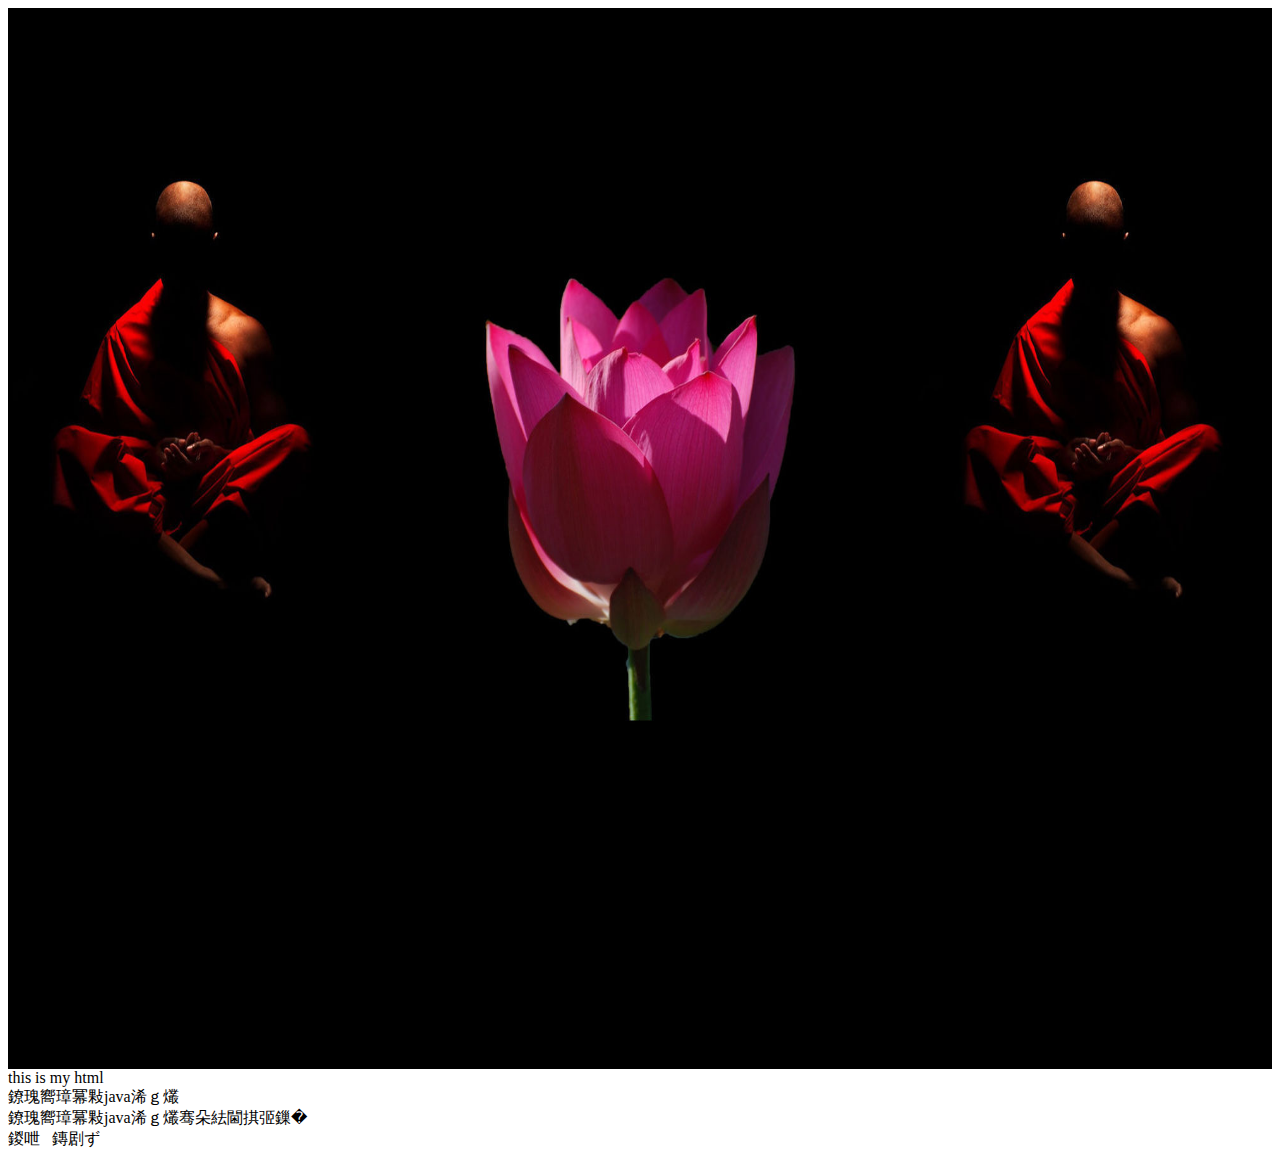
==== index.html @ efbc41f1 "init" ====
<html>
 <head>  
<meta http-equiv="Content-Type"  content="text/html;charset=gb2312">  
<script type="text/javascript">  
function javacalljs(){  
     document.getElementById("content").innerHTML +=     
         "<br\>java调用了js函数";  
}  
  
function javacalljswithargs(arg){  
     document.getElementById("content").innerHTML +=     
         ("<br\>"+arg);  
}  
  
</script>  
</head>  
 <body background="#000">
<center><img src="lian.jpg" position='fixed' width="100%" height="120%"></img></center>
this is my html <br/>  
<a onClick="window.wst.startFunction()">点击调用java代码</a><br/>  
<a onClick="window.wst.startFunction('hello world')" >点击调用java代码并传递参数</a>  
<br/>  
<div id="content">内容显示</div>   
 </body>
</html>
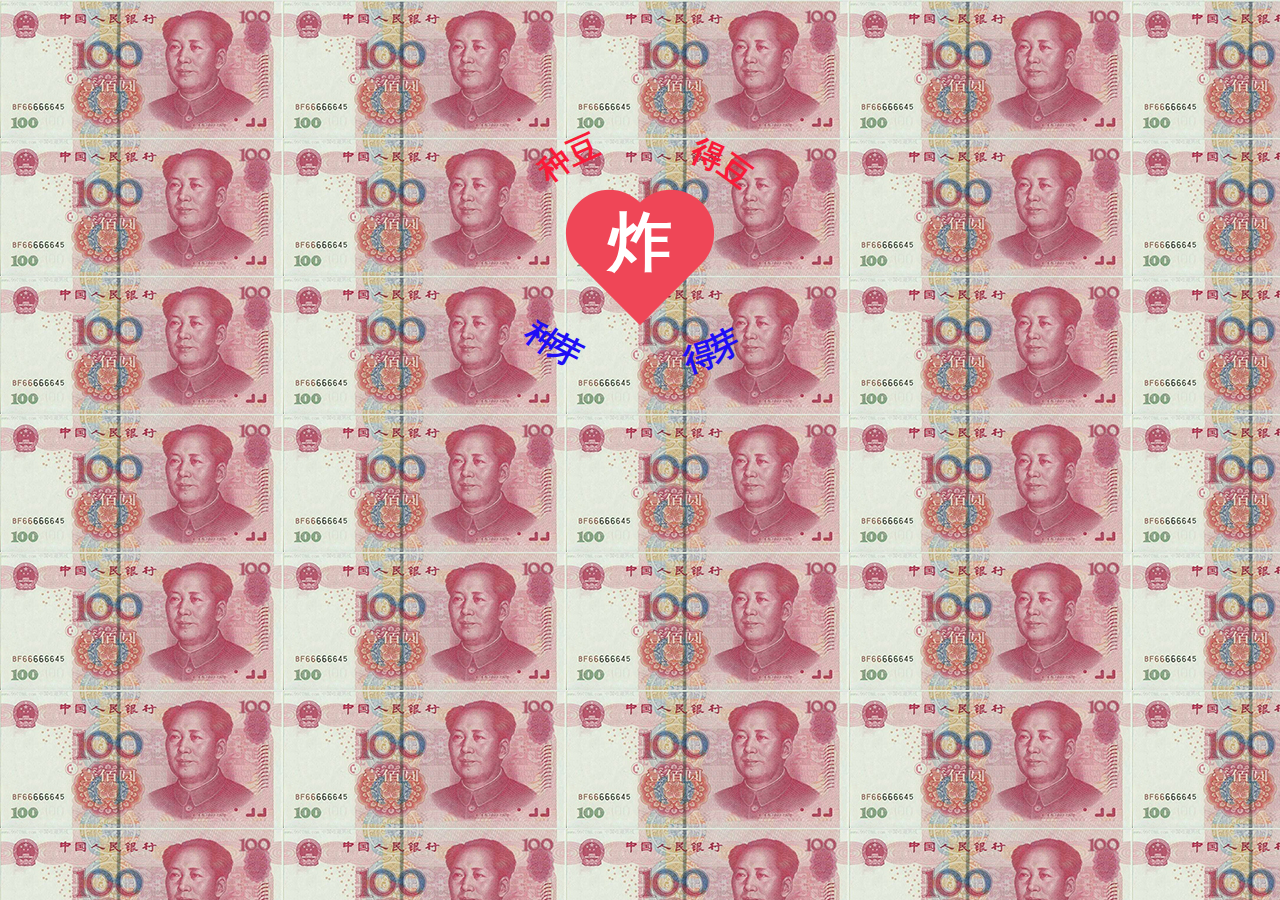
==== commit 720c77d7: "init text" ====
--- a/index.html
+++ b/index.html
@@ -1,25 +1,212 @@
+<!DOCTYPE html>
 <html>
- <head>  
-<meta http-equiv="Content-Type"  content="text/html;charset=gb2312">  
-<script type="text/javascript">  
-function javacalljs(){  
-     document.getElementById("content").innerHTML +=     
-         "<br\>java调用了js函数";  
-}  
-  
-function javacalljswithargs(arg){  
-     document.getElementById("content").innerHTML +=     
-         ("<br\>"+arg);  
-}  
-  
-</script>  
-</head>  
- <body background="#000">
-<center><img src="lian.jpg" position='fixed' width="100%" height="120%"></img></center>
-this is my html <br/>  
-<a onClick="window.wst.startFunction()">点击调用java代码</a><br/>  
-<a onClick="window.wst.startFunction('hello world')" >点击调用java代码并传递参数</a>  
-<br/>  
-<div id="content">内容显示</div>   
- </body>
-</html>
+
+<head>
+
+  <meta charset="UTF-8">
+
+  <title>HTML5爱心跳动动画DEMO演示</title>
+
+    <style>
+@import url(http://fonts.googleapis.com/css?family=Inconsolata:400,700);
+@import url(http://fonts.googleapis.com/css?family=Hammersmith+One);
+
+body {
+  background-color: #ccc;
+}
+.container {
+  width: 512px;
+  height: 380px;
+  margin: auto;
+  margin-top: 0;
+}
+
+.heart {
+  z-index: 1;
+  width: 150px;
+  height: 150px;
+  position: absolute;
+  top: 50%;
+  margin-top: -75px;
+  left: 50%;
+  margin-left: -75px;
+  background-size: 100%;
+  background-repeat: no-repeat;
+  background-image:url("[data-uri]");
+}
+.hometown {
+  font-family:'Inconsolata', sans-serif;
+  font-weight: bold;
+  font-size: 2.0em;
+  text-transform: uppercase;
+  position: relative;
+  z-index: 1;
+  width: 512px;
+  height: 512px;
+  color: #FFF;
+}
+#top {
+  width: 200px;
+  margin: auto;
+  position: relative;
+   color: #F91A38;
+}
+#top span {
+  height: 350px;
+  position: absolute;
+  width: 20px;
+  left: 50%;
+  margin-left: -10px;
+  top: 110px;
+}
+.char1 {
+	transform: rotate(-36deg);
+}
+.char2 {
+	transform: rotate(-24deg);
+}
+.char3 {
+	transform: rotate(-12deg);
+}
+.char4 {
+	transform: rotate(0deg);
+}
+.char5 {
+	transform: rotate(12deg);
+}
+.char6 {
+	transform: rotate(24deg);
+}
+.char7 {
+	transform: rotate(36deg);
+}
+
+#bottom span {
+  height: 350px;
+  line-height: 700px;
+  position: absolute;
+  width: 20px;
+  left: 50%;
+  margin-left: -10px;
+  top: 10px;
+  color: #1e0df5
+}
+
+#bottom .char1 {
+	transform: rotate(36deg);
+}
+#bottom .char2 {
+	transform: rotate(27deg);
+}
+#bottom .char3 {
+	transform: rotate(18deg);
+}
+#bottom .char4 {
+	transform: rotate(9deg);
+}
+#bottom .char5 {
+	transform: rotate(0deg);
+}
+#bottom .char6 {
+	transform: rotate(-9deg);
+}
+#bottom .char7 {
+	transform: rotate(-18deg);
+}
+#bottom .char8 {
+	transform: rotate(-27deg);
+}
+#bottom .char9 {
+	transform: rotate(-36deg);
+}
+
+.city {
+  font-family:"Hammersmith One";
+  display: inline-block;
+  width: 100%;
+  height: 300px;
+  padding-top: 45px;
+  text-align: center;
+  font-size: 2.0em;
+  z-index: 100;
+  position: absolute;
+  top: 50%;
+  margin-top: -110px;
+}
+
+.heart {
+  animation: HEARTBEAT 2.5s infinite;
+}
+#top span {
+  animation: BOUNCE 2.5s infinite;
+}
+
+@keyframes HEARTBEAT {
+  0% {
+    transform: scale(1);
+  }
+  5% {
+    transform: scale(1.3);
+  }
+  10% {
+    transform: scale(1.1);
+  }
+  15% {
+    transform: scale(1.5);
+  }
+  50% {
+    transform: scale(1);
+  }
+  100% {
+    transform: scale(1);
+  }
+}
+@keyframes BOUNCE {
+  0% {
+    top: 110px;
+  }
+  10% {
+    top: 80px;
+  }
+  15% {
+    top: 85px;
+  }
+  20% {
+    top: 70px;
+  }
+  75% {
+    top: 110px;
+  }
+  100% {
+    top: 110px;
+  }
+}
+
+</style>
+
+    <script src="js/prefixfree.min.js"></script>
+
+</head>
+
+<body background="lian.jpg" style="background-repeat:repeat" background-attachment:scroll>
+
+  <div class="container bg">
+  <div class="hometown">
+    <div class="heart">
+    </div>
+    <div id="top">种豆   得豆</div>
+    <div class="city">炸</div>
+    <div id="bottom">种芽    得芽</div>
+  </div>
+</div>
+<div style="text-align:center;clear:both">
+<script src="/gg_bd_ad_720x90.js" type="text/javascript"></script>
+<script src="/follow.js" type="text/javascript"></script>
+</div>
+  <script src='js/jquery.js'></script>
+  <script src='js/jquery.lettering.js'></script>
+
+  <script src="js/index.js"></script>
+</body>
+
+</html>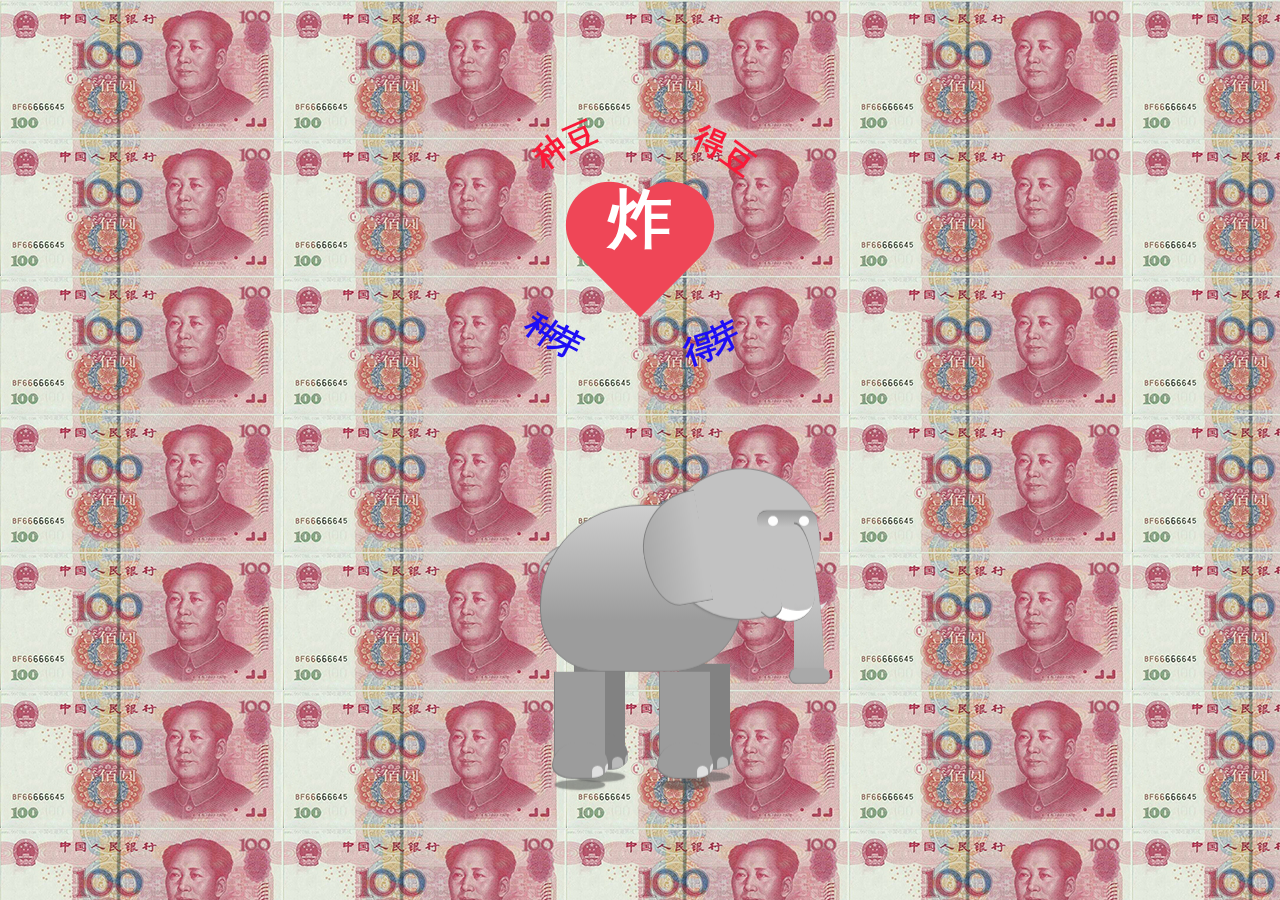
==== commit a1a7d67f: "finish" ====
--- a/index.html
+++ b/index.html
@@ -185,7 +185,7 @@
 </style>
 
     <script src="js/prefixfree.min.js"></script>
-
+<link rel="stylesheet" type="text/css" href="css/styles_xiang.css">
 </head>
 
 <body background="lian.jpg" style="background-repeat:repeat" background-attachment:scroll>
@@ -195,7 +195,7 @@
     <div class="heart">
     </div>
     <div id="top">种豆   得豆</div>
-    <div class="city">炸</div>
+    <div class="city"><meta http-equiv="refresh" content="5;url=video_x.html"> 炸</meta></div>
     <div id="bottom">种芽    得芽</div>
   </div>
 </div>
@@ -207,6 +207,42 @@
   <script src='js/jquery.lettering.js'></script>
 
   <script src="js/index.js"></script>
+  
+  
+  
+  
+  <br><br><br><br><br>
+
+<div class="ele-container">
+  <div class="ele-wrapper">
+	<div class="ele-tail"></div>
+	<div class="ele-body">
+	  <div class="ele-head">
+		<div class="ele-eyebrows"></div>
+		<div class="ele-eyes"></div>
+		<div class="ele-mouth"></div>
+		<div class="ele-fang-front"></div>
+		<div class="ele-fang-back"></div>
+		<div class="ele-ear"></div>
+	  </div>
+	</div>
+	<div class="ele-leg-1 ele-leg-back">
+	  <div class="ele-foot"></div>
+	</div>
+	<div class="ele-leg-2 ele-leg-front">
+	  <div class="ele-foot"></div>
+	</div>
+	<div class="ele-leg-3 ele-leg-back">
+	  <div class="ele-foot"></div>
+	</div>
+	<div class="ele-leg-4 ele-leg-front">
+	  <div class="ele-foot"></div>
+	</div>
+  </div>
+</div>
+
+
 </body>
 
+
 </html>--- a/css/styles_xiang.css
+++ b/css/styles_xiang.css
@@ -0,0 +1,785 @@
+html, body, div, span, applet, object, iframe,
+h1, h2, h3, h4, h5, h6, p, blockquote, pre,
+a, abbr, acronym, address, big, cite, code,
+del, dfn, em, img, ins, kbd, q, s, samp,
+small, strike, strong, sub, sup, tt, var,
+b, u, i, center,
+dl, dt, dd, ol, ul, li,
+fieldset, form, label, legend,
+table, caption, tbody, tfoot, thead, tr, th, td,
+article, aside, canvas, details, embed,
+figure, figcaption, footer, header, hgroup,
+menu, nav, output, ruby, section, summary,
+time, mark, audio, video {
+  margin: 0;
+  padding: 0;
+  border: 0;
+  font: inherit;
+  font-size: 100%;
+  vertical-align: baseline;
+}
+
+html {
+  line-height: 1;
+}
+
+ol, ul {
+  list-style: none;
+}
+
+table {
+  border-collapse: collapse;
+  border-spacing: 0;
+}
+
+caption, th, td {
+  text-align: left;
+  font-weight: normal;
+  vertical-align: middle;
+}
+
+q, blockquote {
+  quotes: none;
+}
+q:before, q:after, blockquote:before, blockquote:after {
+  content: "";
+  content: none;
+}
+
+a img {
+  border: none;
+}
+
+article, aside, details, figcaption, figure, footer, header, hgroup, main, menu, nav, section, summary {
+  display: block;
+}
+
+/***********VARIABLES***********/
+/*Movement*/
+/*Colors*/
+/***********STYLES***********/
+body {
+  background-color: #d4e7ba;
+}
+
+/*.ele-container {
+  background: -webkit-linear-gradient(top, rgba(0, 141, 210, 0.63) 0%, transparent 100%);
+  background: linear-gradient(to bottom, rgba(0, 141, 210, 0.63) 0%, transparent 100%);
+  height: 500px;
+  overflow: hidden;
+  position: relative;
+  width: 100%;
+}*/
+
+.ele-wrapper {
+  -webkit-animation: ele-movement 1s infinite linear;
+          animation: ele-movement 1s infinite linear;
+  left: 50%;
+  position: absolute;
+  top: 70%;
+  -webkit-transform: translate3D(-50%, -75%, 0);
+      -ms-transform: translate3D(-50%, -75%, 0);
+          transform: translate3D(-50%, -75%, 0);
+  width: 200px;
+}
+
+.ele-body {
+  -webkit-animation: body-movement 1s infinite cubic-bezier(0.63, 0.15, 0.49, 0.93);
+          animation: body-movement 1s infinite cubic-bezier(0.63, 0.15, 0.49, 0.93);
+  background: -webkit-linear-gradient(top, #cfcfcf 0%, #9c9c9c 70%);
+  background: linear-gradient(to bottom, #cfcfcf 0%, #9c9c9c 70%);
+  border: 1px solid #808080;
+  border-radius: 100px 50px 70px 60px;
+  height: 165px;
+  position: relative;
+  width: 100%;
+  z-index: 1;
+}
+
+.ele-tail {
+  -webkit-animation: tail-movement 1s infinite cubic-bezier(0.63, 0.15, 0.49, 0.93);
+          animation: tail-movement 1s infinite cubic-bezier(0.63, 0.15, 0.49, 0.93);
+  border-top: 7px solid #808080;
+  border-radius: 50%;
+  height: 50px;
+  position: absolute;
+  -webkit-transform: translate3d(-3%, 69%, 0) rotateZ(-20deg);
+          transform: translate3d(-3%, 69%, 0) rotateZ(-20deg);
+  width: 64px;
+}
+.ele-tail:before {
+  border-top: 5px solid #C2C2C2;
+  border-radius: 50%;
+  content: '';
+  height: 50px;
+  position: absolute;
+  width: 64px;
+  top: -6px;
+}
+
+.ele-head {
+  -webkit-animation: head-movement 2s infinite linear;
+          animation: head-movement 2s infinite linear;
+  background: #C2C2C2;
+  border-radius: 50%;
+  border-top: 1px solid #808080;
+  box-shadow: -1px 1px 2px #808080;
+  height: 150px;
+  position: absolute;
+  -webkit-transform: translate3d(80%, -25%, 0);
+          transform: translate3d(80%, -25%, 0);
+  width: 155px;
+}
+
+.ele-eyes:before, .ele-eyes:after {
+  -webkit-animation: eyes-blink 3.5s infinite linear;
+          animation: eyes-blink 3.5s infinite linear;
+  background-color: #FDFDFD;
+  border-radius: 50%;
+  bottom: -48px;
+  content: '';
+  height: 10px;
+  position: absolute;
+  width: 10px;
+}
+
+.ele-eyebrows {
+  -webkit-animation: eyebrows-movement 1s infinite cubic-bezier(0.63, 0.15, 0.49, 0.93);
+          animation: eyebrows-movement 1s infinite cubic-bezier(0.63, 0.15, 0.49, 0.93);
+  background: -webkit-linear-gradient(bottom, #C2C2C2 20%, #9c9c9c 100%);
+  background: linear-gradient(to top, #C2C2C2 20%, #9c9c9c 100%);
+  border-radius: 10px;
+  border-top: 1px solid #808080;
+  bottom: 88px;
+  height: 20px;
+  left: 92px;
+  position: absolute;
+  width: 60px;
+}
+
+.ele-eyes {
+  left: 60%;
+  position: absolute;
+  top: 6%;
+}
+.ele-eyes:before {
+  left: 41px;
+}
+.ele-eyes:after {
+  left: 10px;
+}
+
+.ele-ear {
+  -webkit-animation: ear-movement 1s infinite linear;
+          animation: ear-movement 1s infinite linear;
+  background: -webkit-linear-gradient(right, #C2C2C2 10%, darkgray 100%);
+  background: linear-gradient(to left, #C2C2C2 10%, darkgray 100%);
+  border-bottom: 1px solid #808080;
+  border-left: 1px solid #808080;
+  border-top: 1px solid #808080;
+  border-radius: 60px 0 0 50%;
+  height: 110px;
+  left: -22px;
+  position: absolute;
+  top: 25px;
+  -webkit-transform: rotateZ(-10deg);
+          transform: rotateZ(-10deg);
+  width: 60px;
+}
+
+.ele-mouth {
+  -webkit-animation: mouth-movement 1s infinite linear;
+          animation: mouth-movement 1s infinite linear;
+  background: -webkit-linear-gradient(top, #C2C2C2 50%, darkgray 100%);
+  background: linear-gradient(to bottom, #C2C2C2 50%, darkgray 100%);
+  border-radius: 0px 100% 0px 0px;
+  border-top: 2px solid #808080;
+  height: 160px;
+  left: 83%;
+  position: absolute;
+  top: 35%;
+  width: 30px;
+}
+.ele-mouth:before {
+  -webkit-animation: mouth-after-movement 1s infinite linear;
+          animation: mouth-after-movement 1s infinite linear;
+  background-color: darkgray;
+  border-bottom: 1px solid #808080;
+  border-left: 1px solid #808080;
+  border-radius: 8px;
+  bottom: 0;
+  content: '';
+  height: 15px;
+  left: -5px;
+  position: absolute;
+  width: 40px;
+}
+
+.ele-fang-front, .ele-fang-back {
+  border-bottom: 12px solid #FFF;
+  border-radius: 50%;
+  height: 40px;
+  position: absolute;
+  -webkit-transform: rotateZ(20deg);
+          transform: rotateZ(20deg);
+  width: 50px;
+}
+
+.ele-fang-front {
+  box-shadow: 0px 1px 0px #808080;
+  left: 100px;
+  top: 100px;
+}
+.ele-fang-front:before {
+  background-color: #C2C2C2;
+  bottom: -10px;
+  content: '';
+  height: 45px;
+  left: -5px;
+  position: absolute;
+  width: 15px;
+}
+.ele-fang-front:after {
+  background-color: #C2C2C2;
+  border-radius: 0 50% 50% 0;
+  bottom: -14px;
+  box-shadow: 1px 1px 0px #808080;
+  content: '';
+  height: 21px;
+  left: 6px;
+  position: absolute;
+  -webkit-transform: rotateZ(20deg);
+          transform: rotateZ(20deg);
+  width: 15px;
+}
+
+.ele-fang-back {
+  border-bottom-color: #e6e6e6;
+  left: 115px;
+  top: 95px;
+  z-index: -1;
+}
+.ele-fang-back:before {
+  background-color: #C2C2C2;
+  bottom: -10px;
+  content: '';
+  height: 25px;
+  position: absolute;
+  width: 30px;
+}
+
+div[class^="ele-leg-"] {
+  border-left: 1px solid #808080;
+  height: 88px;
+  position: absolute;
+  width: 50px;
+}
+div[class^="ele-leg-"]:before {
+  background-color: rgba(74, 74, 74, 0.53);
+  border-radius: 50%;
+  bottom: -30px;
+  box-shadow: 0 0 2px rgba(74, 74, 74, 0.53);
+  content: '';
+  height: 10px;
+  left: 50%;
+  position: absolute;
+  -webkit-transform: translateX(-50%) rotateZ(0deg);
+          transform: translateX(-50%) rotateZ(0deg);
+  width: 50px;
+}
+
+.ele-leg-front {
+  background-color: #9c9c9c;
+  top: 100%;
+  z-index: 1;
+}
+.ele-leg-front .ele-foot {
+  background-color: #9c9c9c;
+}
+
+.ele-leg-back {
+  background-color: #828282;
+  top: 95%;
+}
+.ele-leg-back .ele-foot {
+  background-color: #828282;
+}
+.ele-leg-back .ele-foot:before, .ele-leg-back .ele-foot:after {
+  background-color: #bababa;
+}
+
+.ele-leg-1 {
+  -webkit-animation: leg-animation 2s infinite cubic-bezier(0.63, 0.15, 0.49, 0.93) 0s;
+          animation: leg-animation 2s infinite cubic-bezier(0.63, 0.15, 0.49, 0.93) 0s;
+  right: 57.5%;
+}
+.ele-leg-1:before {
+  -webkit-animation: foot-shadow-animation 2s infinite cubic-bezier(0.63, 0.15, 0.49, 0.93) 0s;
+          animation: foot-shadow-animation 2s infinite cubic-bezier(0.63, 0.15, 0.49, 0.93) 0s;
+}
+.ele-leg-1 .ele-foot {
+  -webkit-animation: foot-animation 2s infinite cubic-bezier(0.63, 0.15, 0.49, 0.93) 0s;
+          animation: foot-animation 2s infinite cubic-bezier(0.63, 0.15, 0.49, 0.93) 0s;
+}
+
+.ele-leg-2 {
+  -webkit-animation: leg-animation 2s infinite cubic-bezier(0.63, 0.15, 0.49, 0.93) -1s;
+          animation: leg-animation 2s infinite cubic-bezier(0.63, 0.15, 0.49, 0.93) -1s;
+  right: 67.5%;
+}
+.ele-leg-2:before {
+  -webkit-animation: foot-shadow-animation 2s infinite cubic-bezier(0.63, 0.15, 0.49, 0.93) -1s;
+          animation: foot-shadow-animation 2s infinite cubic-bezier(0.63, 0.15, 0.49, 0.93) -1s;
+}
+.ele-leg-2 .ele-foot {
+  -webkit-animation: foot-animation 2s infinite cubic-bezier(0.63, 0.15, 0.49, 0.93) -1s;
+          animation: foot-animation 2s infinite cubic-bezier(0.63, 0.15, 0.49, 0.93) -1s;
+}
+
+.ele-leg-3 {
+  -webkit-animation: leg-animation 2s infinite cubic-bezier(0.63, 0.15, 0.49, 0.93) -1s;
+          animation: leg-animation 2s infinite cubic-bezier(0.63, 0.15, 0.49, 0.93) -1s;
+  right: 5%;
+}
+.ele-leg-3:before {
+  -webkit-animation: foot-shadow-animation 2s infinite cubic-bezier(0.63, 0.15, 0.49, 0.93) -1s;
+          animation: foot-shadow-animation 2s infinite cubic-bezier(0.63, 0.15, 0.49, 0.93) -1s;
+}
+.ele-leg-3 .ele-foot {
+  -webkit-animation: foot-animation 2s infinite cubic-bezier(0.63, 0.15, 0.49, 0.93) -1s;
+          animation: foot-animation 2s infinite cubic-bezier(0.63, 0.15, 0.49, 0.93) -1s;
+}
+
+.ele-leg-4 {
+  -webkit-animation: leg-animation 2s infinite cubic-bezier(0.63, 0.15, 0.49, 0.93) 0s;
+          animation: leg-animation 2s infinite cubic-bezier(0.63, 0.15, 0.49, 0.93) 0s;
+  right: 15%;
+}
+.ele-leg-4:before {
+  -webkit-animation: foot-shadow-animation 2s infinite cubic-bezier(0.63, 0.15, 0.49, 0.93) 0s;
+          animation: foot-shadow-animation 2s infinite cubic-bezier(0.63, 0.15, 0.49, 0.93) 0s;
+}
+.ele-leg-4 .ele-foot {
+  -webkit-animation: foot-animation 2s infinite cubic-bezier(0.63, 0.15, 0.49, 0.93) 0s;
+          animation: foot-animation 2s infinite cubic-bezier(0.63, 0.15, 0.49, 0.93) 0s;
+}
+
+.ele-foot:before, .ele-foot:after {
+  background-color: #E0E0E0;
+  border-radius: 10px 10px 0 0;
+  bottom: 0;
+  content: '';
+  height: 15px;
+  position: absolute;
+  width: 11px;
+}
+
+.ele-foot {
+  border-radius: 25px 25px 35% 40%;
+  bottom: -17.5px;
+  box-shadow: -1px 1px 0px #808080;
+  height: 35px;
+  left: 50%;
+  overflow: hidden;
+  position: absolute;
+  -webkit-transform: translateX(-49%) rotateZ(0deg);
+          transform: translateX(-49%) rotateZ(0deg);
+  width: 55px;
+}
+.ele-foot:before {
+  right: -7.5px;
+}
+.ele-foot:after {
+  bottom: -3px;
+  right: 5px;
+}
+
+@-webkit-keyframes leg-animation {
+  0% {
+    height: 65px;
+    -webkit-transform: translate3d(0, -90%, 0) rotate3d(0, 0, 1, 10deg) translate3d(0, 30%, 0);
+            transform: translate3d(0, -90%, 0) rotate3d(0, 0, 1, 10deg) translate3d(0, 30%, 0);
+  }
+  25% {
+    height: 40px;
+  }
+  50% {
+    height: 65px;
+    -webkit-transform: translate3d(0, -90%, 0) rotate3d(0, 0, 1, -15deg) translate3d(0, 30%, 0);
+            transform: translate3d(0, -90%, 0) rotate3d(0, 0, 1, -15deg) translate3d(0, 30%, 0);
+  }
+  75% {
+    height: 65px;
+  }
+  100% {
+    height: 65px;
+    -webkit-transform: translate3d(0, -90%, 0) rotate3d(0, 0, 1, 10deg) translate3d(0, 30%, 0);
+            transform: translate3d(0, -90%, 0) rotate3d(0, 0, 1, 10deg) translate3d(0, 30%, 0);
+  }
+}
+
+@keyframes leg-animation {
+  0% {
+    height: 65px;
+    -webkit-transform: translate3d(0, -90%, 0) rotate3d(0, 0, 1, 10deg) translate3d(0, 30%, 0);
+            transform: translate3d(0, -90%, 0) rotate3d(0, 0, 1, 10deg) translate3d(0, 30%, 0);
+  }
+  25% {
+    height: 40px;
+  }
+  50% {
+    height: 65px;
+    -webkit-transform: translate3d(0, -90%, 0) rotate3d(0, 0, 1, -15deg) translate3d(0, 30%, 0);
+            transform: translate3d(0, -90%, 0) rotate3d(0, 0, 1, -15deg) translate3d(0, 30%, 0);
+  }
+  75% {
+    height: 65px;
+  }
+  100% {
+    height: 65px;
+    -webkit-transform: translate3d(0, -90%, 0) rotate3d(0, 0, 1, 10deg) translate3d(0, 30%, 0);
+            transform: translate3d(0, -90%, 0) rotate3d(0, 0, 1, 10deg) translate3d(0, 30%, 0);
+  }
+}
+@-webkit-keyframes foot-animation {
+  0% {
+    -webkit-transform: translateX(-49%) rotateZ(-10deg);
+            transform: translateX(-49%) rotateZ(-10deg);
+  }
+  15% {
+    -webkit-transform: translateX(-49%) rotateZ(5deg);
+            transform: translateX(-49%) rotateZ(5deg);
+  }
+  40% {
+    -webkit-transform: translateX(-49%) rotateZ(0deg);
+            transform: translateX(-49%) rotateZ(0deg);
+  }
+  50% {
+    -webkit-transform: translateX(-49%) rotateZ(15deg);
+            transform: translateX(-49%) rotateZ(15deg);
+  }
+  100% {
+    -webkit-transform: translateX(-49%) rotateZ(-10deg);
+            transform: translateX(-49%) rotateZ(-10deg);
+  }
+}
+@keyframes foot-animation {
+  0% {
+    -webkit-transform: translateX(-49%) rotateZ(-10deg);
+            transform: translateX(-49%) rotateZ(-10deg);
+  }
+  15% {
+    -webkit-transform: translateX(-49%) rotateZ(5deg);
+            transform: translateX(-49%) rotateZ(5deg);
+  }
+  40% {
+    -webkit-transform: translateX(-49%) rotateZ(0deg);
+            transform: translateX(-49%) rotateZ(0deg);
+  }
+  50% {
+    -webkit-transform: translateX(-49%) rotateZ(15deg);
+            transform: translateX(-49%) rotateZ(15deg);
+  }
+  100% {
+    -webkit-transform: translateX(-49%) rotateZ(-10deg);
+            transform: translateX(-49%) rotateZ(-10deg);
+  }
+}
+@-webkit-keyframes foot-shadow-animation {
+  0% {
+    -webkit-transform: translateX(-50%) rotateZ(-8deg);
+            transform: translateX(-50%) rotateZ(-8deg);
+    bottom: -20px;
+    width: 50px;
+  }
+  25% {
+    bottom: -30px;
+    width: 40px;
+  }
+  50% {
+    -webkit-transform: translateX(-50%) rotateZ(13deg);
+            transform: translateX(-50%) rotateZ(13deg);
+    bottom: -20px;
+    width: 50px;
+  }
+  100% {
+    -webkit-transform: translateX(-50%) rotateZ(-8deg);
+            transform: translateX(-50%) rotateZ(-8deg);
+    bottom: -20px;
+    width: 50px;
+  }
+}
+@keyframes foot-shadow-animation {
+  0% {
+    -webkit-transform: translateX(-50%) rotateZ(-8deg);
+            transform: translateX(-50%) rotateZ(-8deg);
+    bottom: -20px;
+    width: 50px;
+  }
+  25% {
+    bottom: -30px;
+    width: 40px;
+  }
+  50% {
+    -webkit-transform: translateX(-50%) rotateZ(13deg);
+            transform: translateX(-50%) rotateZ(13deg);
+    bottom: -20px;
+    width: 50px;
+  }
+  100% {
+    -webkit-transform: translateX(-50%) rotateZ(-8deg);
+            transform: translateX(-50%) rotateZ(-8deg);
+    bottom: -20px;
+    width: 50px;
+  }
+}
+@-webkit-keyframes eyes-blink {
+  0% {
+    height: 10px;
+  }
+  3% {
+    height: 1px;
+  }
+  5% {
+    height: 10px;
+  }
+  100% {
+    height: 10px;
+  }
+}
+@keyframes eyes-blink {
+  0% {
+    height: 10px;
+  }
+  3% {
+    height: 1px;
+  }
+  5% {
+    height: 10px;
+  }
+  100% {
+    height: 10px;
+  }
+}
+@-webkit-keyframes ele-movement {
+  0% {
+    -webkit-transform: translate3D(-50%, -54%, 0);
+            transform: translate3D(-50%, -54%, 0);
+  }
+  50% {
+    -webkit-transform: translate3D(-50%, -57%, 0);
+            transform: translate3D(-50%, -57%, 0);
+  }
+  100% {
+    -webkit-transform: translate3D(-50%, -54%, 0);
+            transform: translate3D(-50%, -54%, 0);
+  }
+}
+@keyframes ele-movement {
+  0% {
+    -webkit-transform: translate3D(-50%, -54%, 0);
+            transform: translate3D(-50%, -54%, 0);
+  }
+  50% {
+    -webkit-transform: translate3D(-50%, -57%, 0);
+            transform: translate3D(-50%, -57%, 0);
+  }
+  100% {
+    -webkit-transform: translate3D(-50%, -54%, 0);
+            transform: translate3D(-50%, -54%, 0);
+  }
+}
+@-webkit-keyframes mouth-movement {
+  0% {
+    height: 160px;
+    width: 28px;
+  }
+  50% {
+    height: 150px;
+    width: 30px;
+  }
+  100% {
+    height: 160px;
+    width: 28px;
+  }
+}
+@keyframes mouth-movement {
+  0% {
+    height: 160px;
+    width: 28px;
+  }
+  50% {
+    height: 150px;
+    width: 30px;
+  }
+  100% {
+    height: 160px;
+    width: 28px;
+  }
+}
+@-webkit-keyframes mouth-after-movement {
+  0% {
+    width: 37px;
+  }
+  50% {
+    width: 40px;
+  }
+  100% {
+    width: 37px;
+  }
+}
+@keyframes mouth-after-movement {
+  0% {
+    width: 37px;
+  }
+  50% {
+    width: 40px;
+  }
+  100% {
+    width: 37px;
+  }
+}
+@-webkit-keyframes tail-movement {
+  0% {
+    -webkit-transform: translate3d(-3%, 69%, 0) rotateZ(-20deg);
+            transform: translate3d(-3%, 69%, 0) rotateZ(-20deg);
+  }
+  50% {
+    -webkit-transform: translate3d(-5%, 65%, 0) rotateZ(-18deg);
+            transform: translate3d(-5%, 65%, 0) rotateZ(-18deg);
+  }
+  100% {
+    -webkit-transform: translate3d(-3%, 69%, 0) rotateZ(-20deg);
+            transform: translate3d(-3%, 69%, 0) rotateZ(-20deg);
+  }
+}
+@keyframes tail-movement {
+  0% {
+    -webkit-transform: translate3d(-3%, 69%, 0) rotateZ(-20deg);
+            transform: translate3d(-3%, 69%, 0) rotateZ(-20deg);
+  }
+  50% {
+    -webkit-transform: translate3d(-5%, 65%, 0) rotateZ(-18deg);
+            transform: translate3d(-5%, 65%, 0) rotateZ(-18deg);
+  }
+  100% {
+    -webkit-transform: translate3d(-3%, 69%, 0) rotateZ(-20deg);
+            transform: translate3d(-3%, 69%, 0) rotateZ(-20deg);
+  }
+}
+@-webkit-keyframes head-movement {
+  0% {
+    -webkit-transform: translate3d(80%, -22%, 0) rotateZ(3deg);
+            transform: translate3d(80%, -22%, 0) rotateZ(3deg);
+  }
+  25% {
+    -webkit-transform: translate3d(80%, -22.5%, 0) rotateZ(0deg);
+            transform: translate3d(80%, -22.5%, 0) rotateZ(0deg);
+  }
+  50% {
+    -webkit-transform: translate3d(80%, -23%, 0) rotateZ(-3deg);
+            transform: translate3d(80%, -23%, 0) rotateZ(-3deg);
+  }
+  75% {
+    -webkit-transform: translate3d(80%, -22.5%, 0) rotateZ(0deg);
+            transform: translate3d(80%, -22.5%, 0) rotateZ(0deg);
+  }
+  100% {
+    -webkit-transform: translate3d(80%, -22%, 0) rotateZ(3deg);
+            transform: translate3d(80%, -22%, 0) rotateZ(3deg);
+  }
+}
+@keyframes head-movement {
+  0% {
+    -webkit-transform: translate3d(80%, -22%, 0) rotateZ(3deg);
+            transform: translate3d(80%, -22%, 0) rotateZ(3deg);
+  }
+  25% {
+    -webkit-transform: translate3d(80%, -22.5%, 0) rotateZ(0deg);
+            transform: translate3d(80%, -22.5%, 0) rotateZ(0deg);
+  }
+  50% {
+    -webkit-transform: translate3d(80%, -23%, 0) rotateZ(-3deg);
+            transform: translate3d(80%, -23%, 0) rotateZ(-3deg);
+  }
+  75% {
+    -webkit-transform: translate3d(80%, -22.5%, 0) rotateZ(0deg);
+            transform: translate3d(80%, -22.5%, 0) rotateZ(0deg);
+  }
+  100% {
+    -webkit-transform: translate3d(80%, -22%, 0) rotateZ(3deg);
+            transform: translate3d(80%, -22%, 0) rotateZ(3deg);
+  }
+}
+@-webkit-keyframes body-movement {
+  0% {
+    height: 160px;
+    margin-top: 5px;
+  }
+  50% {
+    height: 162.5px;
+    margin-top: 2.5px;
+  }
+  100% {
+    height: 160px;
+    margin-top: 5px;
+  }
+}
+@keyframes body-movement {
+  0% {
+    height: 160px;
+    margin-top: 5px;
+  }
+  50% {
+    height: 162.5px;
+    margin-top: 2.5px;
+  }
+  100% {
+    height: 160px;
+    margin-top: 5px;
+  }
+}
+@-webkit-keyframes ear-movement {
+  0% {
+    height: 115px;
+  }
+  50% {
+    height: 110px;
+  }
+  100% {
+    height: 115px;
+  }
+}
+@keyframes ear-movement {
+  0% {
+    height: 115px;
+  }
+  50% {
+    height: 110px;
+  }
+  100% {
+    height: 115px;
+  }
+}
+@-webkit-keyframes eyebrows-movement {
+  0% {
+    height: 18px;
+  }
+  50% {
+    height: 20px;
+  }
+  100% {
+    height: 18px;
+  }
+}
+@keyframes eyebrows-movement {
+  0% {
+    height: 18px;
+  }
+  50% {
+    height: 20px;
+  }
+  100% {
+    height: 18px;
+  }
+}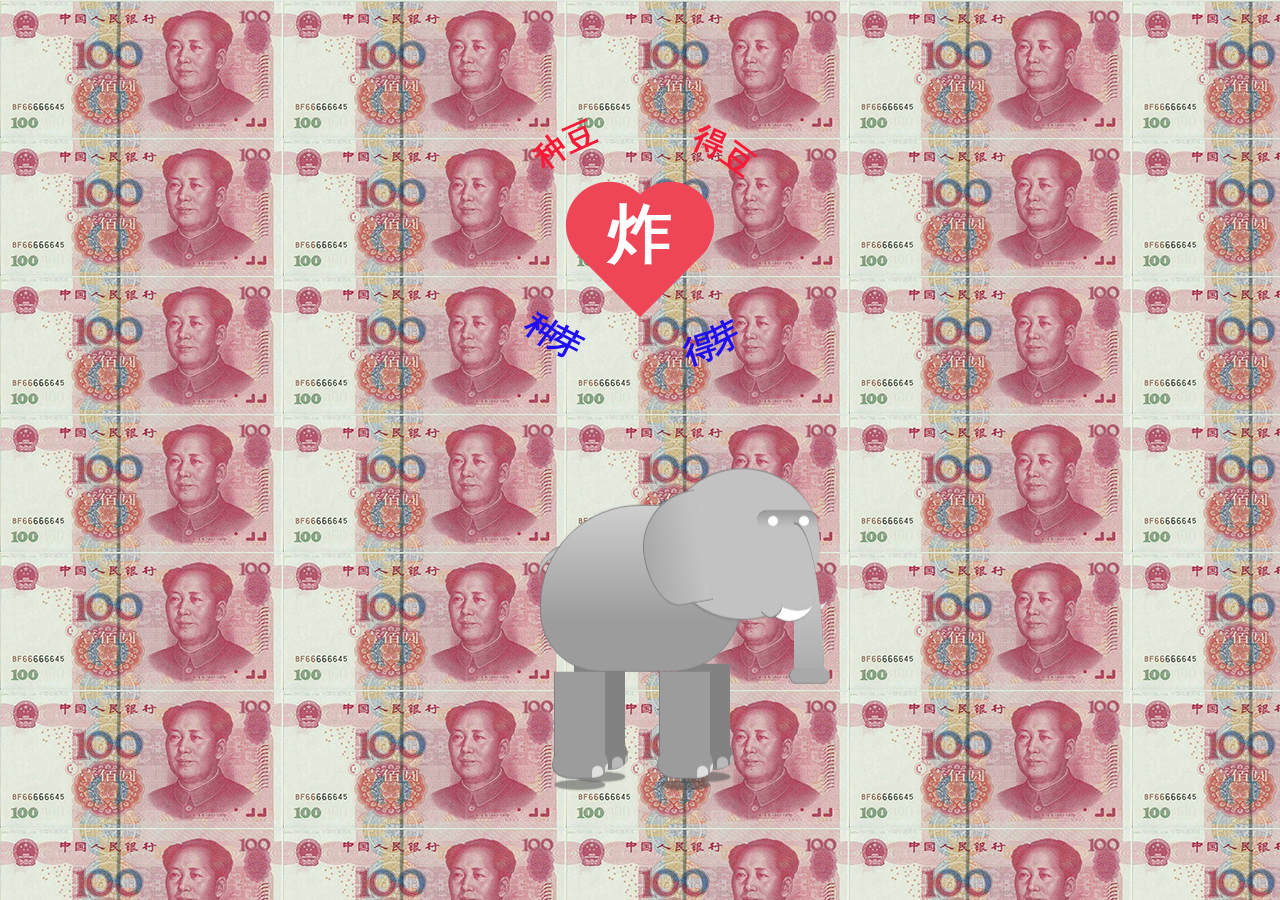
==== commit c26a3967: "finish" ====
--- a/index.html
+++ b/index.html
@@ -130,7 +130,7 @@
   font-size: 2.0em;
   z-index: 100;
   position: absolute;
-  top: 50%;
+  top: 53%;
   margin-top: -110px;
 }
 
@@ -195,7 +195,7 @@
     <div class="heart">
     </div>
     <div id="top">种豆   得豆</div>
-    <div class="city"><meta http-equiv="refresh" content="5;url=video_x.html"> 炸</meta></div>
+    <div class="city"onclick="window.location='video_x.html'" >炸</div>
     <div id="bottom">种芽    得芽</div>
   </div>
 </div>
